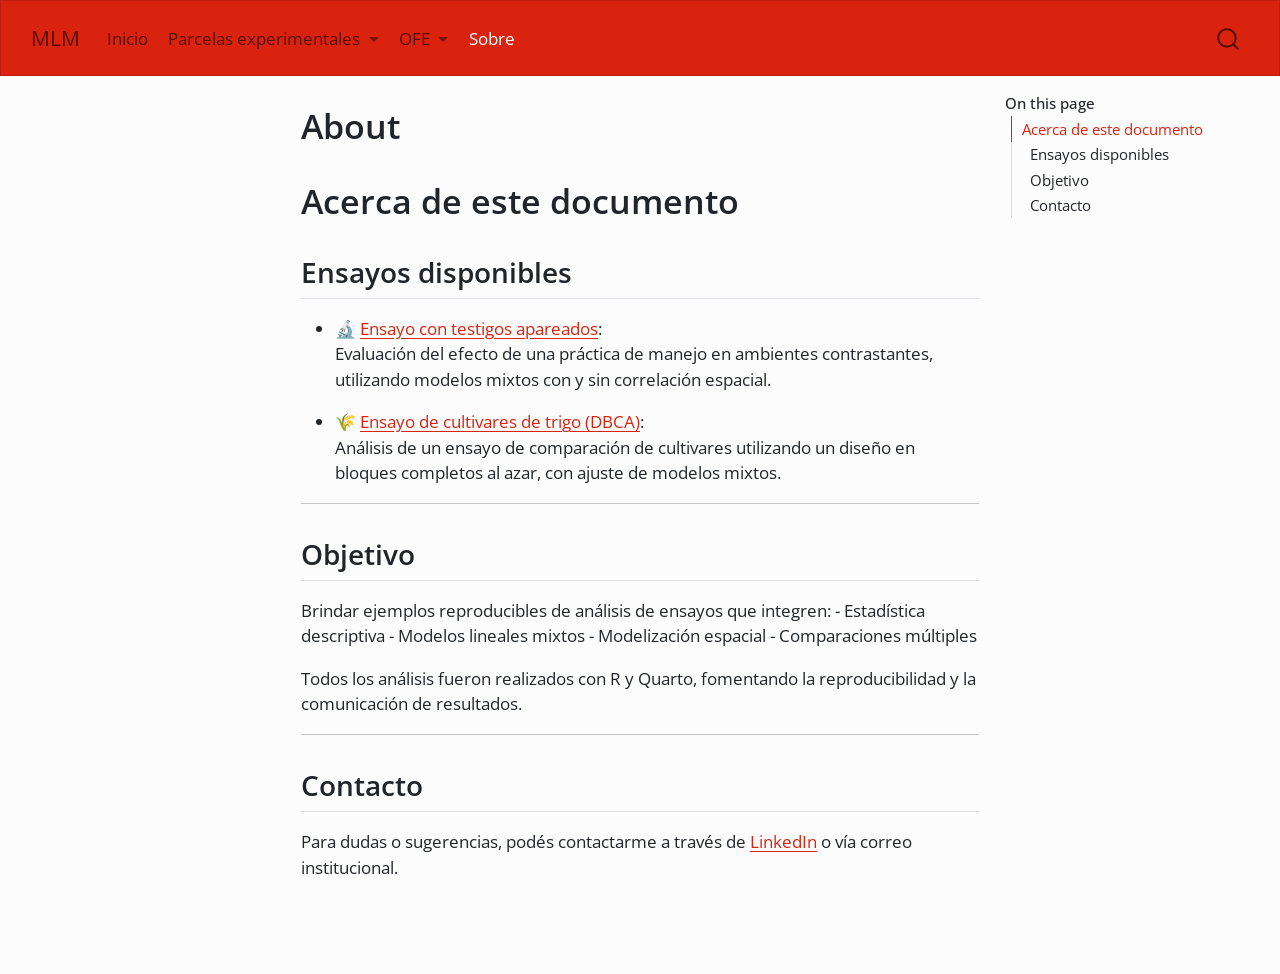
==== _output/about.html @ 5bfcbf00 "Added files" ====
<!DOCTYPE html>
<html xmlns="http://www.w3.org/1999/xhtml" lang="en" xml:lang="en"><head>

<meta charset="utf-8">
<meta name="generator" content="quarto-1.6.40">

<meta name="viewport" content="width=device-width, initial-scale=1.0, user-scalable=yes">


<title>About – MLM</title>
<style>
code{white-space: pre-wrap;}
span.smallcaps{font-variant: small-caps;}
div.columns{display: flex; gap: min(4vw, 1.5em);}
div.column{flex: auto; overflow-x: auto;}
div.hanging-indent{margin-left: 1.5em; text-indent: -1.5em;}
ul.task-list{list-style: none;}
ul.task-list li input[type="checkbox"] {
  width: 0.8em;
  margin: 0 0.8em 0.2em -1em; /* quarto-specific, see https://github.com/quarto-dev/quarto-cli/issues/4556 */ 
  vertical-align: middle;
}
</style>


<script src="site_libs/quarto-nav/quarto-nav.js"></script>
<script src="site_libs/quarto-nav/headroom.min.js"></script>
<script src="site_libs/clipboard/clipboard.min.js"></script>
<script src="site_libs/quarto-search/autocomplete.umd.js"></script>
<script src="site_libs/quarto-search/fuse.min.js"></script>
<script src="site_libs/quarto-search/quarto-search.js"></script>
<meta name="quarto:offset" content="./">
<script src="site_libs/quarto-html/quarto.js"></script>
<script src="site_libs/quarto-html/popper.min.js"></script>
<script src="site_libs/quarto-html/tippy.umd.min.js"></script>
<script src="site_libs/quarto-html/anchor.min.js"></script>
<link href="site_libs/quarto-html/tippy.css" rel="stylesheet">
<link href="site_libs/quarto-html/quarto-syntax-highlighting-549806ee2085284f45b00abea8c6df48.css" rel="stylesheet" id="quarto-text-highlighting-styles">
<script src="site_libs/bootstrap/bootstrap.min.js"></script>
<link href="site_libs/bootstrap/bootstrap-icons.css" rel="stylesheet">
<link href="site_libs/bootstrap/bootstrap-ddb8b5ad7651e5b8f73bf58e1152384d.min.css" rel="stylesheet" append-hash="true" id="quarto-bootstrap" data-mode="light">
<script id="quarto-search-options" type="application/json">{
  "location": "navbar",
  "copy-button": false,
  "collapse-after": 3,
  "panel-placement": "end",
  "type": "overlay",
  "limit": 50,
  "keyboard-shortcut": [
    "f",
    "/",
    "s"
  ],
  "show-item-context": false,
  "language": {
    "search-no-results-text": "No results",
    "search-matching-documents-text": "matching documents",
    "search-copy-link-title": "Copy link to search",
    "search-hide-matches-text": "Hide additional matches",
    "search-more-match-text": "more match in this document",
    "search-more-matches-text": "more matches in this document",
    "search-clear-button-title": "Clear",
    "search-text-placeholder": "",
    "search-detached-cancel-button-title": "Cancel",
    "search-submit-button-title": "Submit",
    "search-label": "Search"
  }
}</script>


<link rel="stylesheet" href="styles.css">
</head>

<body class="nav-sidebar floating nav-fixed">

<div id="quarto-search-results"></div>
  <header id="quarto-header" class="headroom fixed-top">
    <nav class="navbar navbar-expand-lg " data-bs-theme="dark">
      <div class="navbar-container container-fluid">
      <div class="navbar-brand-container mx-auto">
    <a class="navbar-brand" href="./index.html">
    <span class="navbar-title">MLM</span>
    </a>
  </div>
            <div id="quarto-search" class="" title="Search"></div>
          <button class="navbar-toggler" type="button" data-bs-toggle="collapse" data-bs-target="#navbarCollapse" aria-controls="navbarCollapse" role="menu" aria-expanded="false" aria-label="Toggle navigation" onclick="if (window.quartoToggleHeadroom) { window.quartoToggleHeadroom(); }">
  <span class="navbar-toggler-icon"></span>
</button>
          <div class="collapse navbar-collapse" id="navbarCollapse">
            <ul class="navbar-nav navbar-nav-scroll me-auto">
  <li class="nav-item">
    <a class="nav-link" href="./index.html"> 
<span class="menu-text">Inicio</span></a>
  </li>  
  <li class="nav-item dropdown ">
    <a class="nav-link dropdown-toggle" href="#" id="nav-menu-parcelas-experimentales" role="link" data-bs-toggle="dropdown" aria-expanded="false">
 <span class="menu-text">Parcelas experimentales</span>
    </a>
    <ul class="dropdown-menu" aria-labelledby="nav-menu-parcelas-experimentales">    
        <li>
    <a class="dropdown-item" href="./Trigo_DBCA.html">
 <span class="dropdown-text">Cultivares de trigo</span></a>
  </li>  
        <li>
    <a class="dropdown-item" href="./Testigos_Apareados.html">
 <span class="dropdown-text">Testigos apareados</span></a>
  </li>  
    </ul>
  </li>
  <li class="nav-item dropdown ">
    <a class="nav-link dropdown-toggle" href="#" id="nav-menu-ofe" role="link" data-bs-toggle="dropdown" aria-expanded="false">
 <span class="menu-text">OFE</span>
    </a>
    <ul class="dropdown-menu" aria-labelledby="nav-menu-ofe">    
        <li>
    <a class="dropdown-item" href="./MLM_CorrEsp_OFE_Clasif.html">
 <span class="dropdown-text">Clasificación</span></a>
  </li>  
        <li>
    <a class="dropdown-item" href="./MLM_CorrEsp_OFE_Reg.html">
 <span class="dropdown-text">Regresión</span></a>
  </li>  
    </ul>
  </li>
  <li class="nav-item">
    <a class="nav-link active" href="./about.html" aria-current="page"> 
<span class="menu-text">Sobre</span></a>
  </li>  
</ul>
          </div> <!-- /navcollapse -->
            <div class="quarto-navbar-tools">
</div>
      </div> <!-- /container-fluid -->
    </nav>
  <nav class="quarto-secondary-nav">
    <div class="container-fluid d-flex">
      <button type="button" class="quarto-btn-toggle btn" data-bs-toggle="collapse" role="button" data-bs-target=".quarto-sidebar-collapse-item" aria-controls="quarto-sidebar" aria-expanded="false" aria-label="Toggle sidebar navigation" onclick="if (window.quartoToggleHeadroom) { window.quartoToggleHeadroom(); }">
        <i class="bi bi-layout-text-sidebar-reverse"></i>
      </button>
        <nav class="quarto-page-breadcrumbs" aria-label="breadcrumb"><ol class="breadcrumb"><li class="breadcrumb-item">About</li></ol></nav>
        <a class="flex-grow-1" role="navigation" data-bs-toggle="collapse" data-bs-target=".quarto-sidebar-collapse-item" aria-controls="quarto-sidebar" aria-expanded="false" aria-label="Toggle sidebar navigation" onclick="if (window.quartoToggleHeadroom) { window.quartoToggleHeadroom(); }">      
        </a>
      <button type="button" class="btn quarto-search-button" aria-label="Search" onclick="window.quartoOpenSearch();">
        <i class="bi bi-search"></i>
      </button>
    </div>
  </nav>
</header>
<!-- content -->
<div id="quarto-content" class="quarto-container page-columns page-rows-contents page-layout-article page-navbar">
<!-- sidebar -->
  <nav id="quarto-sidebar" class="sidebar collapse collapse-horizontal quarto-sidebar-collapse-item sidebar-navigation floating overflow-auto">
        <div class="mt-2 flex-shrink-0 align-items-center">
        <div class="sidebar-search">
        <div id="quarto-search" class="" title="Search"></div>
        </div>
        </div>
</nav>
<div id="quarto-sidebar-glass" class="quarto-sidebar-collapse-item" data-bs-toggle="collapse" data-bs-target=".quarto-sidebar-collapse-item"></div>
<!-- margin-sidebar -->
    <div id="quarto-margin-sidebar" class="sidebar margin-sidebar">
        <nav id="TOC" role="doc-toc" class="toc-active">
    <h2 id="toc-title">On this page</h2>
   
  <ul>
  <li><a href="#acerca-de-este-documento" id="toc-acerca-de-este-documento" class="nav-link active" data-scroll-target="#acerca-de-este-documento">Acerca de este documento</a>
  <ul class="collapse">
  <li><a href="#ensayos-disponibles" id="toc-ensayos-disponibles" class="nav-link" data-scroll-target="#ensayos-disponibles">Ensayos disponibles</a></li>
  <li><a href="#objetivo" id="toc-objetivo" class="nav-link" data-scroll-target="#objetivo">Objetivo</a></li>
  <li><a href="#contacto" id="toc-contacto" class="nav-link" data-scroll-target="#contacto">Contacto</a></li>
  </ul></li>
  </ul>
</nav>
    </div>
<!-- main -->
<main class="content" id="quarto-document-content">

<header id="title-block-header" class="quarto-title-block default">
<div class="quarto-title">
<h1 class="title">About</h1>
</div>



<div class="quarto-title-meta">

    
  
    
  </div>
  


</header>


<section id="acerca-de-este-documento" class="level1">
<h1>Acerca de este documento</h1>
<section id="ensayos-disponibles" class="level2">
<h2 class="anchored" data-anchor-id="ensayos-disponibles">Ensayos disponibles</h2>
<ul>
<li><p>🔬 <a href="./Trigo_DBCA.html">Ensayo con testigos apareados</a>:<br>
Evaluación del efecto de una práctica de manejo en ambientes contrastantes, utilizando modelos mixtos con y sin correlación espacial.</p></li>
<li><p>🌾 <a href="ensayos/trigo-dbca.qmd">Ensayo de cultivares de trigo (DBCA)</a>:<br>
Análisis de un ensayo de comparación de cultivares utilizando un diseño en bloques completos al azar, con ajuste de modelos mixtos.</p></li>
</ul>
<hr>
</section>
<section id="objetivo" class="level2">
<h2 class="anchored" data-anchor-id="objetivo">Objetivo</h2>
<p>Brindar ejemplos reproducibles de análisis de ensayos que integren: - Estadística descriptiva - Modelos lineales mixtos - Modelización espacial - Comparaciones múltiples</p>
<p>Todos los análisis fueron realizados con R y Quarto, fomentando la reproducibilidad y la comunicación de resultados.</p>
<hr>
</section>
<section id="contacto" class="level2">
<h2 class="anchored" data-anchor-id="contacto">Contacto</h2>
<p>Para dudas o sugerencias, podés contactarme a través de <a href="https://www.linkedin.com">LinkedIn</a> o vía correo institucional.</p>


</section>
</section>

</main> <!-- /main -->
<script id="quarto-html-after-body" type="application/javascript">
window.document.addEventListener("DOMContentLoaded", function (event) {
  const toggleBodyColorMode = (bsSheetEl) => {
    const mode = bsSheetEl.getAttribute("data-mode");
    const bodyEl = window.document.querySelector("body");
    if (mode === "dark") {
      bodyEl.classList.add("quarto-dark");
      bodyEl.classList.remove("quarto-light");
    } else {
      bodyEl.classList.add("quarto-light");
      bodyEl.classList.remove("quarto-dark");
    }
  }
  const toggleBodyColorPrimary = () => {
    const bsSheetEl = window.document.querySelector("link#quarto-bootstrap");
    if (bsSheetEl) {
      toggleBodyColorMode(bsSheetEl);
    }
  }
  toggleBodyColorPrimary();  
  const icon = "";
  const anchorJS = new window.AnchorJS();
  anchorJS.options = {
    placement: 'right',
    icon: icon
  };
  anchorJS.add('.anchored');
  const isCodeAnnotation = (el) => {
    for (const clz of el.classList) {
      if (clz.startsWith('code-annotation-')) {                     
        return true;
      }
    }
    return false;
  }
  const onCopySuccess = function(e) {
    // button target
    const button = e.trigger;
    // don't keep focus
    button.blur();
    // flash "checked"
    button.classList.add('code-copy-button-checked');
    var currentTitle = button.getAttribute("title");
    button.setAttribute("title", "Copied!");
    let tooltip;
    if (window.bootstrap) {
      button.setAttribute("data-bs-toggle", "tooltip");
      button.setAttribute("data-bs-placement", "left");
      button.setAttribute("data-bs-title", "Copied!");
      tooltip = new bootstrap.Tooltip(button, 
        { trigger: "manual", 
          customClass: "code-copy-button-tooltip",
          offset: [0, -8]});
      tooltip.show();    
    }
    setTimeout(function() {
      if (tooltip) {
        tooltip.hide();
        button.removeAttribute("data-bs-title");
        button.removeAttribute("data-bs-toggle");
        button.removeAttribute("data-bs-placement");
      }
      button.setAttribute("title", currentTitle);
      button.classList.remove('code-copy-button-checked');
    }, 1000);
    // clear code selection
    e.clearSelection();
  }
  const getTextToCopy = function(trigger) {
      const codeEl = trigger.previousElementSibling.cloneNode(true);
      for (const childEl of codeEl.children) {
        if (isCodeAnnotation(childEl)) {
          childEl.remove();
        }
      }
      return codeEl.innerText;
  }
  const clipboard = new window.ClipboardJS('.code-copy-button:not([data-in-quarto-modal])', {
    text: getTextToCopy
  });
  clipboard.on('success', onCopySuccess);
  if (window.document.getElementById('quarto-embedded-source-code-modal')) {
    const clipboardModal = new window.ClipboardJS('.code-copy-button[data-in-quarto-modal]', {
      text: getTextToCopy,
      container: window.document.getElementById('quarto-embedded-source-code-modal')
    });
    clipboardModal.on('success', onCopySuccess);
  }
    var localhostRegex = new RegExp(/^(?:http|https):\/\/localhost\:?[0-9]*\//);
    var mailtoRegex = new RegExp(/^mailto:/);
      var filterRegex = new RegExp('/' + window.location.host + '/');
    var isInternal = (href) => {
        return filterRegex.test(href) || localhostRegex.test(href) || mailtoRegex.test(href);
    }
    // Inspect non-navigation links and adorn them if external
 	var links = window.document.querySelectorAll('a[href]:not(.nav-link):not(.navbar-brand):not(.toc-action):not(.sidebar-link):not(.sidebar-item-toggle):not(.pagination-link):not(.no-external):not([aria-hidden]):not(.dropdown-item):not(.quarto-navigation-tool):not(.about-link)');
    for (var i=0; i<links.length; i++) {
      const link = links[i];
      if (!isInternal(link.href)) {
        // undo the damage that might have been done by quarto-nav.js in the case of
        // links that we want to consider external
        if (link.dataset.originalHref !== undefined) {
          link.href = link.dataset.originalHref;
        }
      }
    }
  function tippyHover(el, contentFn, onTriggerFn, onUntriggerFn) {
    const config = {
      allowHTML: true,
      maxWidth: 500,
      delay: 100,
      arrow: false,
      appendTo: function(el) {
          return el.parentElement;
      },
      interactive: true,
      interactiveBorder: 10,
      theme: 'quarto',
      placement: 'bottom-start',
    };
    if (contentFn) {
      config.content = contentFn;
    }
    if (onTriggerFn) {
      config.onTrigger = onTriggerFn;
    }
    if (onUntriggerFn) {
      config.onUntrigger = onUntriggerFn;
    }
    window.tippy(el, config); 
  }
  const noterefs = window.document.querySelectorAll('a[role="doc-noteref"]');
  for (var i=0; i<noterefs.length; i++) {
    const ref = noterefs[i];
    tippyHover(ref, function() {
      // use id or data attribute instead here
      let href = ref.getAttribute('data-footnote-href') || ref.getAttribute('href');
      try { href = new URL(href).hash; } catch {}
      const id = href.replace(/^#\/?/, "");
      const note = window.document.getElementById(id);
      if (note) {
        return note.innerHTML;
      } else {
        return "";
      }
    });
  }
  const xrefs = window.document.querySelectorAll('a.quarto-xref');
  const processXRef = (id, note) => {
    // Strip column container classes
    const stripColumnClz = (el) => {
      el.classList.remove("page-full", "page-columns");
      if (el.children) {
        for (const child of el.children) {
          stripColumnClz(child);
        }
      }
    }
    stripColumnClz(note)
    if (id === null || id.startsWith('sec-')) {
      // Special case sections, only their first couple elements
      const container = document.createElement("div");
      if (note.children && note.children.length > 2) {
        container.appendChild(note.children[0].cloneNode(true));
        for (let i = 1; i < note.children.length; i++) {
          const child = note.children[i];
          if (child.tagName === "P" && child.innerText === "") {
            continue;
          } else {
            container.appendChild(child.cloneNode(true));
            break;
          }
        }
        if (window.Quarto?.typesetMath) {
          window.Quarto.typesetMath(container);
        }
        return container.innerHTML
      } else {
        if (window.Quarto?.typesetMath) {
          window.Quarto.typesetMath(note);
        }
        return note.innerHTML;
      }
    } else {
      // Remove any anchor links if they are present
      const anchorLink = note.querySelector('a.anchorjs-link');
      if (anchorLink) {
        anchorLink.remove();
      }
      if (window.Quarto?.typesetMath) {
        window.Quarto.typesetMath(note);
      }
      if (note.classList.contains("callout")) {
        return note.outerHTML;
      } else {
        return note.innerHTML;
      }
    }
  }
  for (var i=0; i<xrefs.length; i++) {
    const xref = xrefs[i];
    tippyHover(xref, undefined, function(instance) {
      instance.disable();
      let url = xref.getAttribute('href');
      let hash = undefined; 
      if (url.startsWith('#')) {
        hash = url;
      } else {
        try { hash = new URL(url).hash; } catch {}
      }
      if (hash) {
        const id = hash.replace(/^#\/?/, "");
        const note = window.document.getElementById(id);
        if (note !== null) {
          try {
            const html = processXRef(id, note.cloneNode(true));
            instance.setContent(html);
          } finally {
            instance.enable();
            instance.show();
          }
        } else {
          // See if we can fetch this
          fetch(url.split('#')[0])
          .then(res => res.text())
          .then(html => {
            const parser = new DOMParser();
            const htmlDoc = parser.parseFromString(html, "text/html");
            const note = htmlDoc.getElementById(id);
            if (note !== null) {
              const html = processXRef(id, note);
              instance.setContent(html);
            } 
          }).finally(() => {
            instance.enable();
            instance.show();
          });
        }
      } else {
        // See if we can fetch a full url (with no hash to target)
        // This is a special case and we should probably do some content thinning / targeting
        fetch(url)
        .then(res => res.text())
        .then(html => {
          const parser = new DOMParser();
          const htmlDoc = parser.parseFromString(html, "text/html");
          const note = htmlDoc.querySelector('main.content');
          if (note !== null) {
            // This should only happen for chapter cross references
            // (since there is no id in the URL)
            // remove the first header
            if (note.children.length > 0 && note.children[0].tagName === "HEADER") {
              note.children[0].remove();
            }
            const html = processXRef(null, note);
            instance.setContent(html);
          } 
        }).finally(() => {
          instance.enable();
          instance.show();
        });
      }
    }, function(instance) {
    });
  }
      let selectedAnnoteEl;
      const selectorForAnnotation = ( cell, annotation) => {
        let cellAttr = 'data-code-cell="' + cell + '"';
        let lineAttr = 'data-code-annotation="' +  annotation + '"';
        const selector = 'span[' + cellAttr + '][' + lineAttr + ']';
        return selector;
      }
      const selectCodeLines = (annoteEl) => {
        const doc = window.document;
        const targetCell = annoteEl.getAttribute("data-target-cell");
        const targetAnnotation = annoteEl.getAttribute("data-target-annotation");
        const annoteSpan = window.document.querySelector(selectorForAnnotation(targetCell, targetAnnotation));
        const lines = annoteSpan.getAttribute("data-code-lines").split(",");
        const lineIds = lines.map((line) => {
          return targetCell + "-" + line;
        })
        let top = null;
        let height = null;
        let parent = null;
        if (lineIds.length > 0) {
            //compute the position of the single el (top and bottom and make a div)
            const el = window.document.getElementById(lineIds[0]);
            top = el.offsetTop;
            height = el.offsetHeight;
            parent = el.parentElement.parentElement;
          if (lineIds.length > 1) {
            const lastEl = window.document.getElementById(lineIds[lineIds.length - 1]);
            const bottom = lastEl.offsetTop + lastEl.offsetHeight;
            height = bottom - top;
          }
          if (top !== null && height !== null && parent !== null) {
            // cook up a div (if necessary) and position it 
            let div = window.document.getElementById("code-annotation-line-highlight");
            if (div === null) {
              div = window.document.createElement("div");
              div.setAttribute("id", "code-annotation-line-highlight");
              div.style.position = 'absolute';
              parent.appendChild(div);
            }
            div.style.top = top - 2 + "px";
            div.style.height = height + 4 + "px";
            div.style.left = 0;
            let gutterDiv = window.document.getElementById("code-annotation-line-highlight-gutter");
            if (gutterDiv === null) {
              gutterDiv = window.document.createElement("div");
              gutterDiv.setAttribute("id", "code-annotation-line-highlight-gutter");
              gutterDiv.style.position = 'absolute';
              const codeCell = window.document.getElementById(targetCell);
              const gutter = codeCell.querySelector('.code-annotation-gutter');
              gutter.appendChild(gutterDiv);
            }
            gutterDiv.style.top = top - 2 + "px";
            gutterDiv.style.height = height + 4 + "px";
          }
          selectedAnnoteEl = annoteEl;
        }
      };
      const unselectCodeLines = () => {
        const elementsIds = ["code-annotation-line-highlight", "code-annotation-line-highlight-gutter"];
        elementsIds.forEach((elId) => {
          const div = window.document.getElementById(elId);
          if (div) {
            div.remove();
          }
        });
        selectedAnnoteEl = undefined;
      };
        // Handle positioning of the toggle
    window.addEventListener(
      "resize",
      throttle(() => {
        elRect = undefined;
        if (selectedAnnoteEl) {
          selectCodeLines(selectedAnnoteEl);
        }
      }, 10)
    );
    function throttle(fn, ms) {
    let throttle = false;
    let timer;
      return (...args) => {
        if(!throttle) { // first call gets through
            fn.apply(this, args);
            throttle = true;
        } else { // all the others get throttled
            if(timer) clearTimeout(timer); // cancel #2
            timer = setTimeout(() => {
              fn.apply(this, args);
              timer = throttle = false;
            }, ms);
        }
      };
    }
      // Attach click handler to the DT
      const annoteDls = window.document.querySelectorAll('dt[data-target-cell]');
      for (const annoteDlNode of annoteDls) {
        annoteDlNode.addEventListener('click', (event) => {
          const clickedEl = event.target;
          if (clickedEl !== selectedAnnoteEl) {
            unselectCodeLines();
            const activeEl = window.document.querySelector('dt[data-target-cell].code-annotation-active');
            if (activeEl) {
              activeEl.classList.remove('code-annotation-active');
            }
            selectCodeLines(clickedEl);
            clickedEl.classList.add('code-annotation-active');
          } else {
            // Unselect the line
            unselectCodeLines();
            clickedEl.classList.remove('code-annotation-active');
          }
        });
      }
  const findCites = (el) => {
    const parentEl = el.parentElement;
    if (parentEl) {
      const cites = parentEl.dataset.cites;
      if (cites) {
        return {
          el,
          cites: cites.split(' ')
        };
      } else {
        return findCites(el.parentElement)
      }
    } else {
      return undefined;
    }
  };
  var bibliorefs = window.document.querySelectorAll('a[role="doc-biblioref"]');
  for (var i=0; i<bibliorefs.length; i++) {
    const ref = bibliorefs[i];
    const citeInfo = findCites(ref);
    if (citeInfo) {
      tippyHover(citeInfo.el, function() {
        var popup = window.document.createElement('div');
        citeInfo.cites.forEach(function(cite) {
          var citeDiv = window.document.createElement('div');
          citeDiv.classList.add('hanging-indent');
          citeDiv.classList.add('csl-entry');
          var biblioDiv = window.document.getElementById('ref-' + cite);
          if (biblioDiv) {
            citeDiv.innerHTML = biblioDiv.innerHTML;
          }
          popup.appendChild(citeDiv);
        });
        return popup.innerHTML;
      });
    }
  }
});
</script>
</div> <!-- /content -->




</body></html>
---- _output/site_libs/quarto-html/tippy.css ----
.tippy-box[data-animation=fade][data-state=hidden]{opacity:0}[data-tippy-root]{max-width:calc(100vw - 10px)}.tippy-box{position:relative;background-color:#333;color:#fff;border-radius:4px;font-size:14px;line-height:1.4;white-space:normal;outline:0;transition-property:transform,visibility,opacity}.tippy-box[data-placement^=top]>.tippy-arrow{bottom:0}.tippy-box[data-placement^=top]>.tippy-arrow:before{bottom:-7px;left:0;border-width:8px 8px 0;border-top-color:initial;transform-origin:center top}.tippy-box[data-placement^=bottom]>.tippy-arrow{top:0}.tippy-box[data-placement^=bottom]>.tippy-arrow:before{top:-7px;left:0;border-width:0 8px 8px;border-bottom-color:initial;transform-origin:center bottom}.tippy-box[data-placement^=left]>.tippy-arrow{right:0}.tippy-box[data-placement^=left]>.tippy-arrow:before{border-width:8px 0 8px 8px;border-left-color:initial;right:-7px;transform-origin:center left}.tippy-box[data-placement^=right]>.tippy-arrow{left:0}.tippy-box[data-placement^=right]>.tippy-arrow:before{left:-7px;border-width:8px 8px 8px 0;border-right-color:initial;transform-origin:center right}.tippy-box[data-inertia][data-state=visible]{transition-timing-function:cubic-bezier(.54,1.5,.38,1.11)}.tippy-arrow{width:16px;height:16px;color:#333}.tippy-arrow:before{content:"";position:absolute;border-color:transparent;border-style:solid}.tippy-content{position:relative;padding:5px 9px;z-index:1}
---- _output/site_libs/quarto-html/quarto-syntax-highlighting-549806ee2085284f45b00abea8c6df48.css ----
/* quarto syntax highlight colors */
:root {
  --quarto-hl-ot-color: #003B4F;
  --quarto-hl-at-color: #657422;
  --quarto-hl-ss-color: #20794D;
  --quarto-hl-an-color: #5E5E5E;
  --quarto-hl-fu-color: #4758AB;
  --quarto-hl-st-color: #20794D;
  --quarto-hl-cf-color: #003B4F;
  --quarto-hl-op-color: #5E5E5E;
  --quarto-hl-er-color: #AD0000;
  --quarto-hl-bn-color: #AD0000;
  --quarto-hl-al-color: #AD0000;
  --quarto-hl-va-color: #111111;
  --quarto-hl-bu-color: inherit;
  --quarto-hl-ex-color: inherit;
  --quarto-hl-pp-color: #AD0000;
  --quarto-hl-in-color: #5E5E5E;
  --quarto-hl-vs-color: #20794D;
  --quarto-hl-wa-color: #5E5E5E;
  --quarto-hl-do-color: #5E5E5E;
  --quarto-hl-im-color: #00769E;
  --quarto-hl-ch-color: #20794D;
  --quarto-hl-dt-color: #AD0000;
  --quarto-hl-fl-color: #AD0000;
  --quarto-hl-co-color: #5E5E5E;
  --quarto-hl-cv-color: #5E5E5E;
  --quarto-hl-cn-color: #8f5902;
  --quarto-hl-sc-color: #5E5E5E;
  --quarto-hl-dv-color: #AD0000;
  --quarto-hl-kw-color: #003B4F;
}

/* other quarto variables */
:root {
  --quarto-font-monospace: SFMono-Regular, Menlo, Monaco, Consolas, "Liberation Mono", "Courier New", monospace;
}

pre > code.sourceCode > span {
  color: #003B4F;
}

code span {
  color: #003B4F;
}

code.sourceCode > span {
  color: #003B4F;
}

div.sourceCode,
div.sourceCode pre.sourceCode {
  color: #003B4F;
}

code span.ot {
  color: #003B4F;
  font-style: inherit;
}

code span.at {
  color: #657422;
  font-style: inherit;
}

code span.ss {
  color: #20794D;
  font-style: inherit;
}

code span.an {
  color: #5E5E5E;
  font-style: inherit;
}

code span.fu {
  color: #4758AB;
  font-style: inherit;
}

code span.st {
  color: #20794D;
  font-style: inherit;
}

code span.cf {
  color: #003B4F;
  font-weight: bold;
  font-style: inherit;
}

code span.op {
  color: #5E5E5E;
  font-style: inherit;
}

code span.er {
  color: #AD0000;
  font-style: inherit;
}

code span.bn {
  color: #AD0000;
  font-style: inherit;
}

code span.al {
  color: #AD0000;
  font-style: inherit;
}

code span.va {
  color: #111111;
  font-style: inherit;
}

code span.bu {
  font-style: inherit;
}

code span.ex {
  font-style: inherit;
}

code span.pp {
  color: #AD0000;
  font-style: inherit;
}

code span.in {
  color: #5E5E5E;
  font-style: inherit;
}

code span.vs {
  color: #20794D;
  font-style: inherit;
}

code span.wa {
  color: #5E5E5E;
  font-style: italic;
}

code span.do {
  color: #5E5E5E;
  font-style: italic;
}

code span.im {
  color: #00769E;
  font-style: inherit;
}

code span.ch {
  color: #20794D;
  font-style: inherit;
}

code span.dt {
  color: #AD0000;
  font-style: inherit;
}

code span.fl {
  color: #AD0000;
  font-style: inherit;
}

code span.co {
  color: #5E5E5E;
  font-style: inherit;
}

code span.cv {
  color: #5E5E5E;
  font-style: italic;
}

code span.cn {
  color: #8f5902;
  font-style: inherit;
}

code span.sc {
  color: #5E5E5E;
  font-style: inherit;
}

code span.dv {
  color: #AD0000;
  font-style: inherit;
}

code span.kw {
  color: #003B4F;
  font-weight: bold;
  font-style: inherit;
}

.prevent-inlining {
  content: "</";
}

/*# sourceMappingURL=ae99138f4fbc2fb4c9f5e5cd69c22459.css.map */
---- _output/styles.css ----
/* css styles */
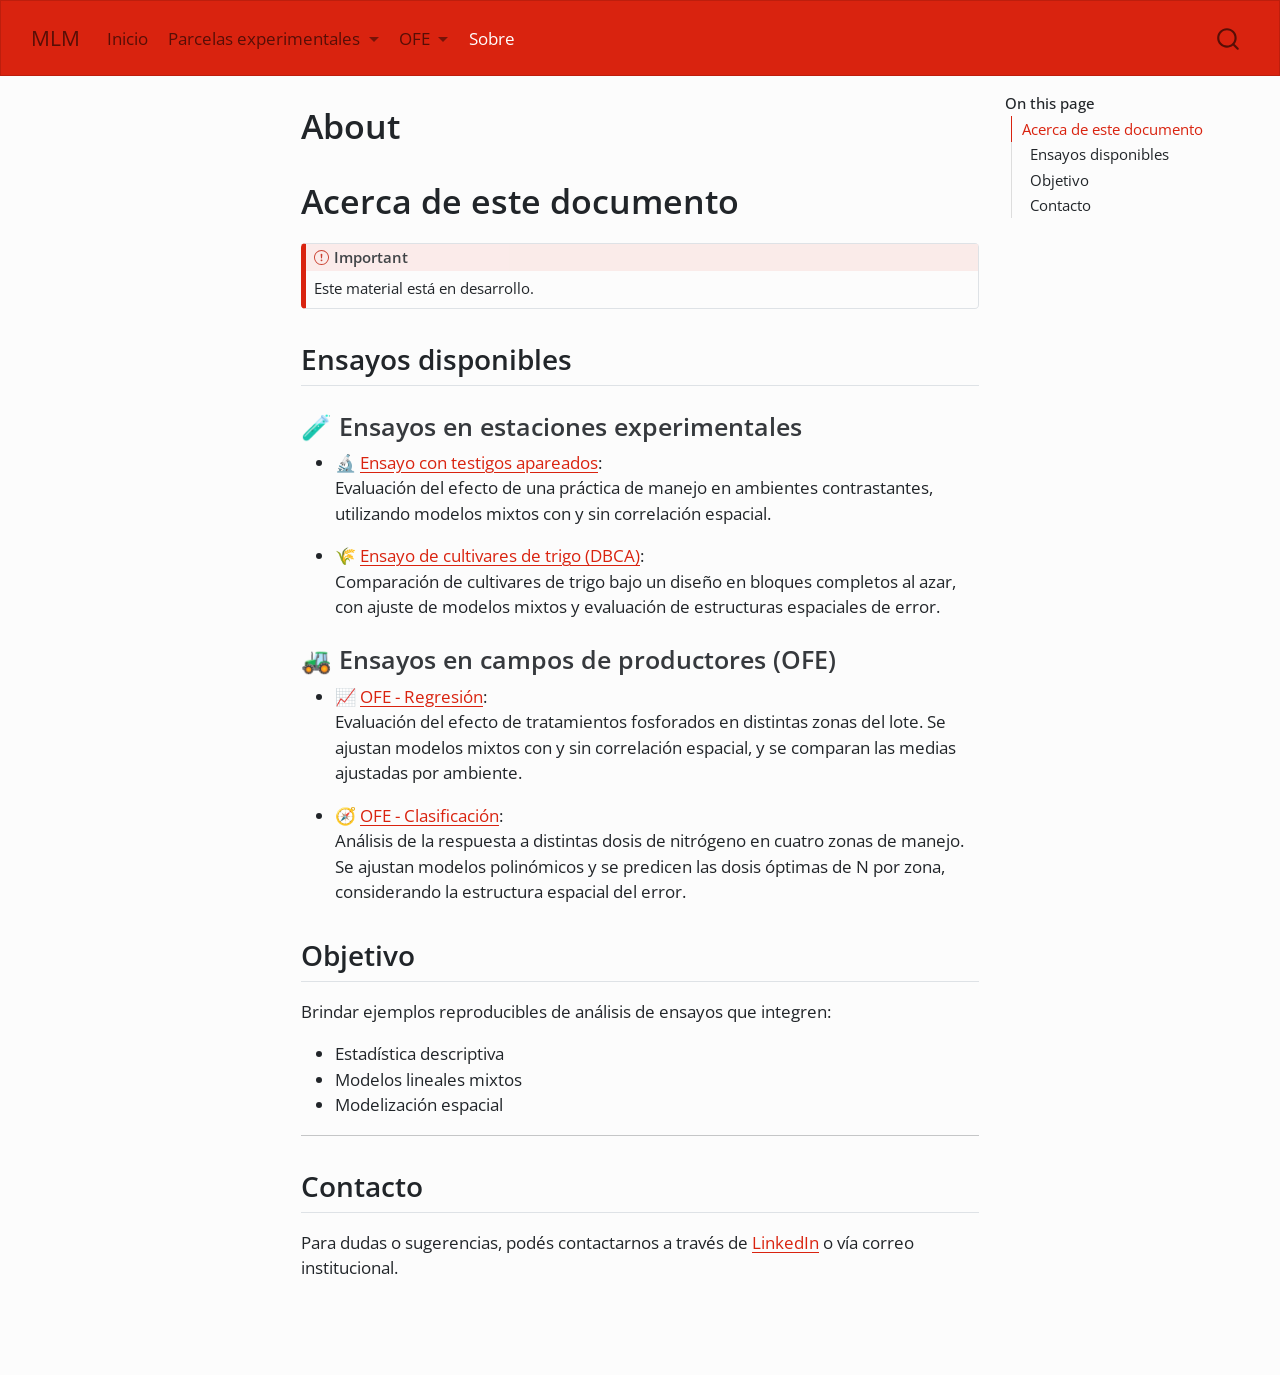
==== commit 4d9745c4: "Analysis" ====
--- a/_output/about.html
+++ b/_output/about.html
@@ -165,7 +165,11 @@
   <ul>
   <li><a href="#acerca-de-este-documento" id="toc-acerca-de-este-documento" class="nav-link active" data-scroll-target="#acerca-de-este-documento">Acerca de este documento</a>
   <ul class="collapse">
-  <li><a href="#ensayos-disponibles" id="toc-ensayos-disponibles" class="nav-link" data-scroll-target="#ensayos-disponibles">Ensayos disponibles</a></li>
+  <li><a href="#ensayos-disponibles" id="toc-ensayos-disponibles" class="nav-link" data-scroll-target="#ensayos-disponibles">Ensayos disponibles</a>
+  <ul class="collapse">
+  <li><a href="#ensayos-en-estaciones-experimentales" id="toc-ensayos-en-estaciones-experimentales" class="nav-link" data-scroll-target="#ensayos-en-estaciones-experimentales">🧪 Ensayos en estaciones experimentales</a></li>
+  <li><a href="#ensayos-en-campos-de-productores-ofe" id="toc-ensayos-en-campos-de-productores-ofe" class="nav-link" data-scroll-target="#ensayos-en-campos-de-productores-ofe">🚜 Ensayos en campos de productores (OFE)</a></li>
+  </ul></li>
   <li><a href="#objetivo" id="toc-objetivo" class="nav-link" data-scroll-target="#objetivo">Objetivo</a></li>
   <li><a href="#contacto" id="toc-contacto" class="nav-link" data-scroll-target="#contacto">Contacto</a></li>
   </ul></li>
@@ -196,25 +200,53 @@
 
 <section id="acerca-de-este-documento" class="level1">
 <h1>Acerca de este documento</h1>
+<div class="callout callout-style-default callout-important callout-titled">
+<div class="callout-header d-flex align-content-center">
+<div class="callout-icon-container">
+<i class="callout-icon"></i>
+</div>
+<div class="callout-title-container flex-fill">
+Important
+</div>
+</div>
+<div class="callout-body-container callout-body">
+<p>Este material está en desarrollo.</p>
+</div>
+</div>
 <section id="ensayos-disponibles" class="level2">
 <h2 class="anchored" data-anchor-id="ensayos-disponibles">Ensayos disponibles</h2>
+<section id="ensayos-en-estaciones-experimentales" class="level3">
+<h3 class="anchored" data-anchor-id="ensayos-en-estaciones-experimentales">🧪 Ensayos en estaciones experimentales</h3>
 <ul>
-<li><p>🔬 <a href="./Trigo_DBCA.html">Ensayo con testigos apareados</a>:<br>
+<li><p>🔬 <a href="./Testigos_Apareados.html">Ensayo con testigos apareados</a>:<br>
 Evaluación del efecto de una práctica de manejo en ambientes contrastantes, utilizando modelos mixtos con y sin correlación espacial.</p></li>
-<li><p>🌾 <a href="ensayos/trigo-dbca.qmd">Ensayo de cultivares de trigo (DBCA)</a>:<br>
-Análisis de un ensayo de comparación de cultivares utilizando un diseño en bloques completos al azar, con ajuste de modelos mixtos.</p></li>
+<li><p>🌾 <a href="./Trigo_DBCA.html">Ensayo de cultivares de trigo (DBCA)</a>:<br>
+Comparación de cultivares de trigo bajo un diseño en bloques completos al azar, con ajuste de modelos mixtos y evaluación de estructuras espaciales de error.</p></li>
 </ul>
-<hr>
+</section>
+<section id="ensayos-en-campos-de-productores-ofe" class="level3">
+<h3 class="anchored" data-anchor-id="ensayos-en-campos-de-productores-ofe">🚜 Ensayos en campos de productores (OFE)</h3>
+<ul>
+<li><p>📈 <a href="./MLM_CorrEsp_OFE_Reg.html">OFE - Regresión</a>:<br>
+Evaluación del efecto de tratamientos fosforados en distintas zonas del lote. Se ajustan modelos mixtos con y sin correlación espacial, y se comparan las medias ajustadas por ambiente.</p></li>
+<li><p>🧭 <a href="./MLM_CorrEsp_OFE_Clasif.html">OFE - Clasificación</a>:<br>
+Análisis de la respuesta a distintas dosis de nitrógeno en cuatro zonas de manejo. Se ajustan modelos polinómicos y se predicen las dosis óptimas de N por zona, considerando la estructura espacial del error.</p></li>
+</ul>
+</section>
 </section>
 <section id="objetivo" class="level2">
 <h2 class="anchored" data-anchor-id="objetivo">Objetivo</h2>
-<p>Brindar ejemplos reproducibles de análisis de ensayos que integren: - Estadística descriptiva - Modelos lineales mixtos - Modelización espacial - Comparaciones múltiples</p>
-<p>Todos los análisis fueron realizados con R y Quarto, fomentando la reproducibilidad y la comunicación de resultados.</p>
+<p>Brindar ejemplos reproducibles de análisis de ensayos que integren:</p>
+<ul>
+<li>Estadística descriptiva</li>
+<li>Modelos lineales mixtos</li>
+<li>Modelización espacial</li>
+</ul>
 <hr>
 </section>
 <section id="contacto" class="level2">
 <h2 class="anchored" data-anchor-id="contacto">Contacto</h2>
-<p>Para dudas o sugerencias, podés contactarme a través de <a href="https://www.linkedin.com">LinkedIn</a> o vía correo institucional.</p>
+<p>Para dudas o sugerencias, podés contactarnos a través de <a href="https://www.linkedin.com/in/ppaccioretti/">LinkedIn</a> o vía correo institucional.</p>
 
 
 </section>
